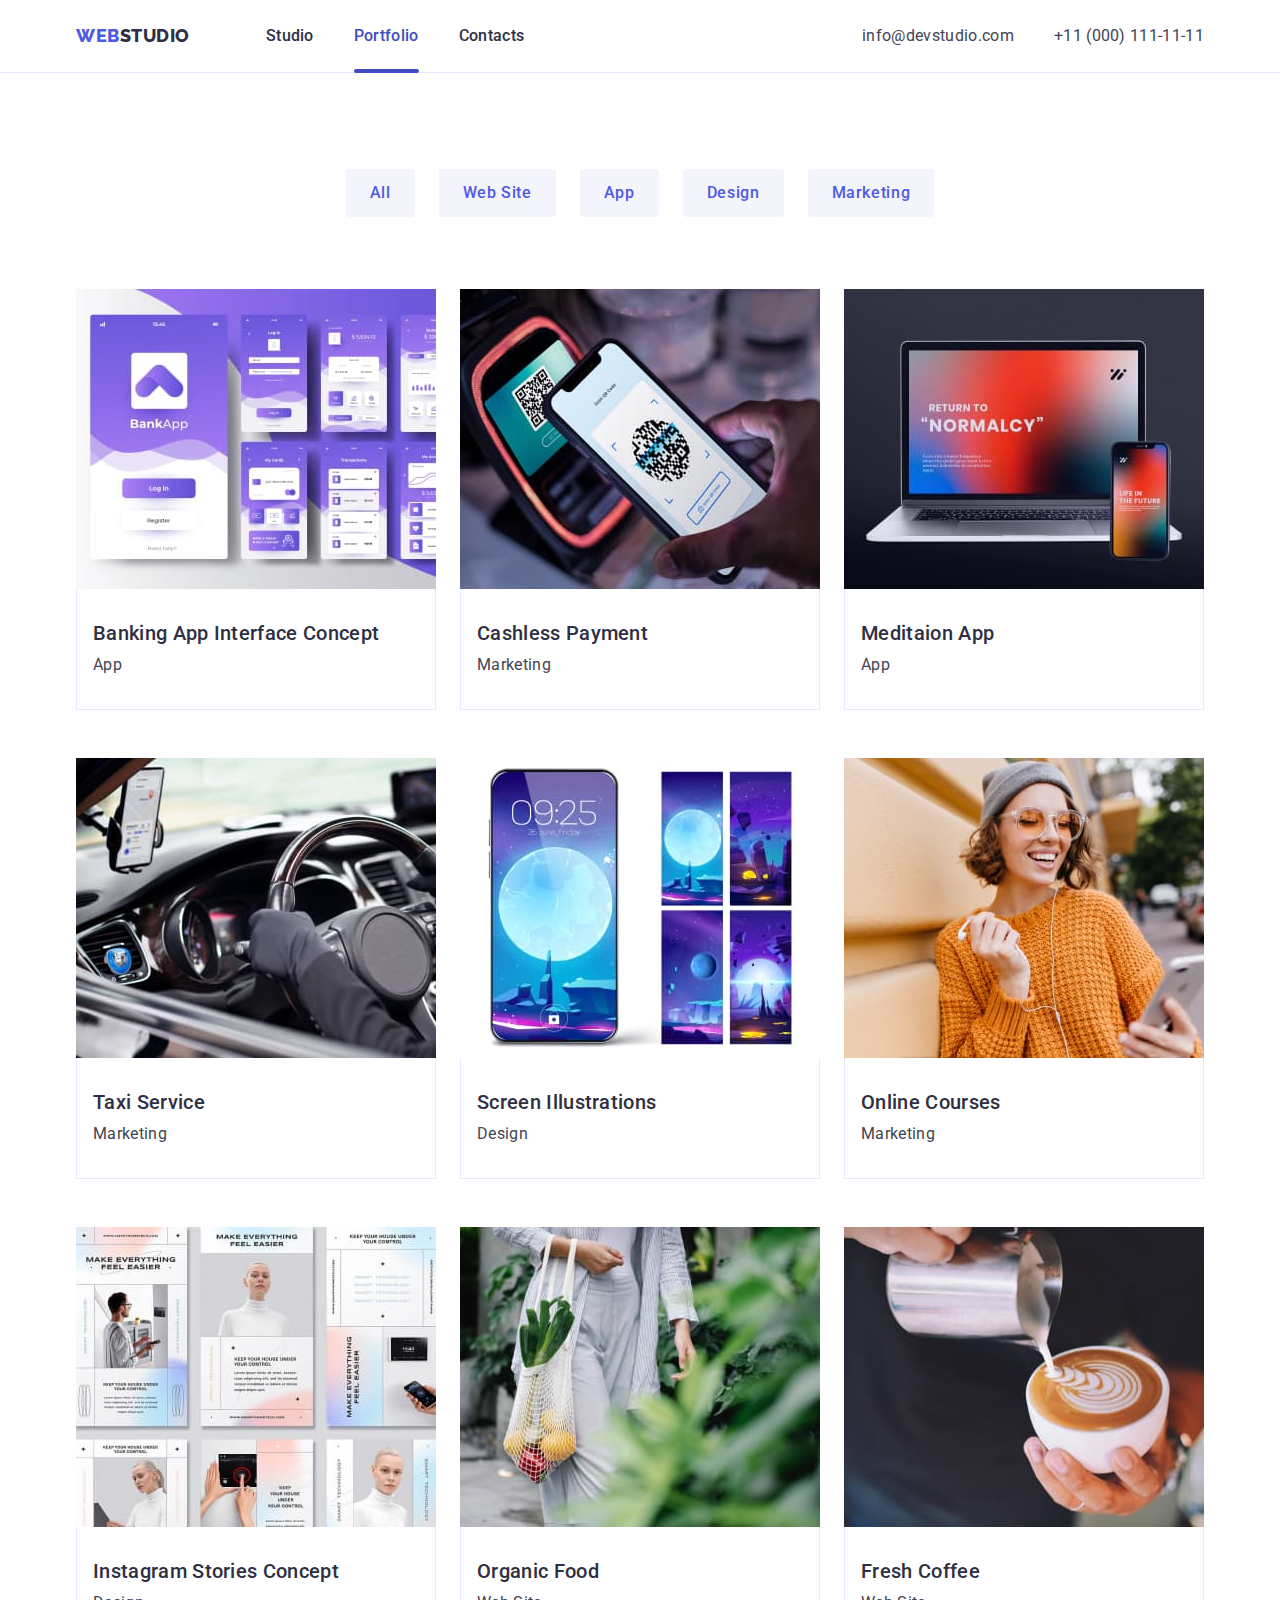
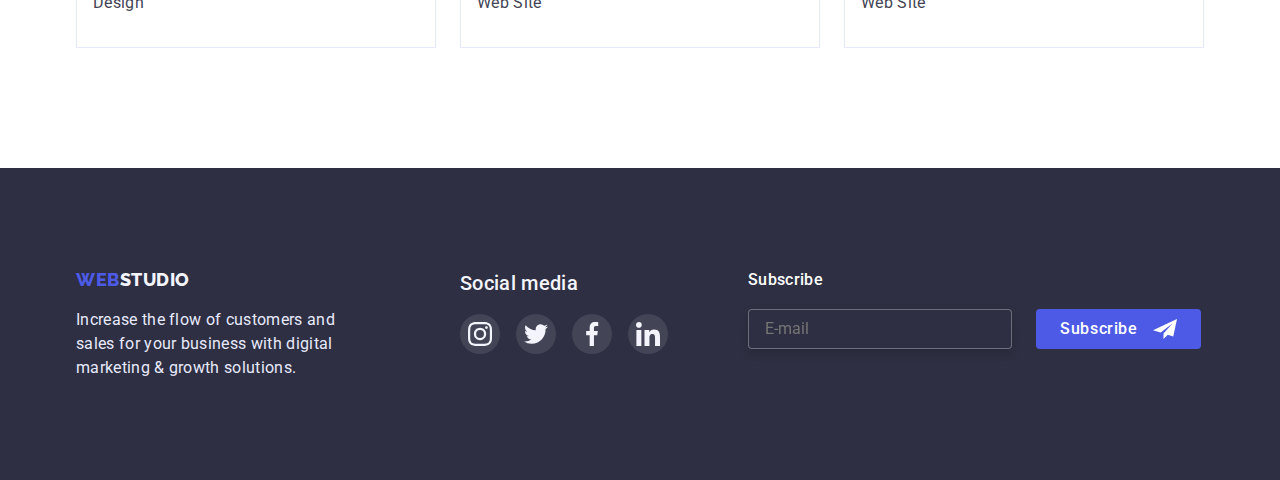
==== portfolio.html @ 54335d5e "Initial commit" ====
<!DOCTYPE html>
<html lang="en">
  <head>
    <meta charset="UTF-8" />
    <meta http-equiv="X-UA-Compatible" content="IE=edge" />
    <meta name="viewport" content="width=device-width, initial-scale=1.0" />
    <title>Portfolio</title>
    <link rel="preconnect" href="https://fonts.googleapis.com" />
    <link rel="preconnect" href="https://fonts.gstatic.com" crossorigin />
    <link
      href="https://fonts.googleapis.com/css2?family=Raleway:wght@800&family=Roboto:wght@400;500;700;900&display=swap"
      rel="stylesheet"
    />
    <link
      rel="stylesheet"
      href="https://cdnjs.cloudflare.com/ajax/libs/modern-normalize/1.1.0/modern-normalize.css"
      integrity="sha512-Y0MM+V6ymRKN2zStTqzQ227DWhhp4Mzdo6gnlRnuaNCbc+YN/ZH0sBCLTM4M0oSy9c9VKiCvd4Jk44aCLrNS5Q=="
      crossorigin="anonymous"
      referrerpolicy="no-referrer"
    />
    <link rel="stylesheet" href="./css/styles.css" />
  </head>
  <body>
    <!-- Header -->
    <header class="page-header">
      <div class="container header-container">
        <nav class="page-nav">
          <a class="logotype link" href="/">
            Web<span class="logo-dark">Studio</span></a
          >
          <ul class="menu list">
            <li class="menu-item">
              <a class="menu-link link" href="./index.html">Studio</a>
            </li>
            <li class="menu-item">
              <a class="menu-link link current" href="./portfolio.html"
                >Portfolio</a
              >
            </li>
            <li class="menu-item">
              <a class="menu-link link" href="">Contacts</a>
            </li>
          </ul>
        </nav>
        <address class="contact">
          <ul class="list contact-info">
            <li class="contact-email">
              <a class="contact-link link" href="mailto:info@devstudio.com"
                >info@devstudio.com
              </a>
            </li>
            <li class="contact-email">
              <a class="contact-link link" href="tel:+110001111111"
                >+11 (000) 111-11-11
              </a>
            </li>
          </ul>
        </address>
      </div>
    </header>
    <main>
      <!-- Portfolio -->
      <section class="portfolio section">
        <div class="container">
          <h1 class="hide">Gallery section-subtitle</h1>
          <ul class="list btn-list-gallery">
            <li class="list-btn">
              <button class="buttons buttons-gallery" type="button">All</button>
            </li>
            <li class="list-btn">
              <button class="buttons buttons-gallery" type="button">
                Web Site
              </button>
            </li>
            <li class="list-btn">
              <button class="buttons buttons-gallery" type="button">App</button>
            </li>
            <li class="list-btn">
              <button class="buttons buttons-gallery" type="button">
                Design
              </button>
            </li>
            <li class="list-btn">
              <button class="buttons buttons-gallery" type="button">
                Marketing
              </button>
            </li>
          </ul>
          <ul class="list gallery-container">
            <li class="portfolio-list">
              <a href="" class="gallery-link link">
                <div class="gallery-wrap">
                  <img
                    class="img-gallery"
                    src="./images/gallery/bank_app.jpg"
                    alt="bank app"
                    width="360"
                    height="300"
                  />
                  <p class="gallery-descr">
                    14 Stylish and User-Friendly App Design Concepts · Task
                    Manager App · Calorie Tracker App · Exotic Fruit Ecommerce
                    App · Cloud Storage App
                  </p>
                </div>
                <div class="gallery-sup-text">
                  <h2 class="gallery-title section-subtitle">
                    Banking App Interface Concept
                  </h2>
                  <p class="gallery-text section-description">App</p>
                </div></a
              >
            </li>
            <li class="portfolio-list">
              <a href="" class="gallery-link link">
                <div class="gallery-wrap">
                  <img
                    class="img-gallery"
                    src="./images/gallery/phone_on_terminal.jpg"
                    alt="bank app"
                    width="360"
                    height="300"
                  />
                  <p class="gallery-descr">
                    14 Stylish and User-Friendly App Design Concepts · Task
                    Manager App · Calorie Tracker App · Exotic Fruit Ecommerce
                    App · Cloud Storage App
                  </p>
                </div>
                <div class="gallery-sup-text">
                  <h2 class="gallery-title section-subtitle">
                    Cashless Payment
                  </h2>
                  <p class="gallery-text section-description">Marketing</p>
                </div></a
              >
            </li>
            <li class="portfolio-list">
              <a href="" class="gallery-link link">
                <div class="gallery-wrap">
                  <img
                    class="img-gallery"
                    src="./images/gallery/laptop.jpg"
                    alt="laptop and phone"
                    width="360"
                    height="300"
                  />
                  <p class="gallery-descr">
                    14 Stylish and User-Friendly App Design Concepts · Task
                    Manager App · Calorie Tracker App · Exotic Fruit Ecommerce
                    App · Cloud Storage App
                  </p>
                </div>
                <div class="gallery-sup-text">
                  <h2 class="gallery-title section-subtitle">Meditaion App</h2>
                  <p class="gallery-text section-description">App</p>
                </div></a
              >
            </li>
            <li class="portfolio-list">
              <a href="" class="gallery-link link">
                <div class="gallery-wrap">
                  <img
                    class="img-gallery"
                    src="./images/gallery/wheel.jpg"
                    alt="driver"
                    width="360"
                    height="300"
                  />
                  <p class="gallery-descr">
                    14 Stylish and User-Friendly App Design Concepts · Task
                    Manager App · Calorie Tracker App · Exotic Fruit Ecommerce
                    App · Cloud Storage App
                  </p>
                </div>
                <div class="gallery-sup-text">
                  <h2 class="gallery-title section-subtitle">Taxi Service</h2>
                  <p class="gallery-text section-description">Marketing</p>
                </div></a
              >
            </li>
            <li class="portfolio-list">
              <a href="" class="gallery-link link">
                <div class="gallery-wrap">
                  <img
                    class="img-gallery"
                    src="./images/gallery/smartphone.jpg"
                    alt="smartphone"
                    width="360"
                    height="300"
                  />
                  <p class="gallery-descr">
                    14 Stylish and User-Friendly App Design Concepts · Task
                    Manager App · Calorie Tracker App · Exotic Fruit Ecommerce
                    App · Cloud Storage App
                  </p>
                </div>
                <div class="gallery-sup-text">
                  <h2 class="gallery-title section-subtitle">
                    Screen Illustrations
                  </h2>
                  <p class="gallery-text section-description">Design</p>
                </div></a
              >
            </li>
            <li class="portfolio-list">
              <a href="" class="gallery-link link">
                <div class="gallery-wrap">
                  <img
                    class="img-gallery"
                    src="./images/gallery/lady.jpg"
                    alt="lady"
                    width="360"
                    height="300"
                  />
                  <p class="gallery-descr">
                    14 Stylish and User-Friendly App Design Concepts · Task
                    Manager App · Calorie Tracker App · Exotic Fruit Ecommerce
                    App · Cloud Storage App
                  </p>
                </div>
                <div class="gallery-sup-text">
                  <h2 class="gallery-title section-subtitle">Online Courses</h2>
                  <p class="gallery-text section-description">Marketing</p>
                </div></a
              >
            </li>
            <li class="portfolio-list">
              <a href="" class="gallery-link link">
                <div class="gallery-wrap">
                  <img
                    class="img-gallery"
                    src="./images/gallery/feel_easy.jpg"
                    alt="smart control"
                    width="360"
                    height="300"
                  />
                  <p class="gallery-descr">
                    14 Stylish and User-Friendly App Design Concepts · Task
                    Manager App · Calorie Tracker App · Exotic Fruit Ecommerce
                    App · Cloud Storage App
                  </p>
                </div>
                <div class="gallery-sup-text">
                  <h2 class="gallery-title section-subtitle">
                    Instagram Stories Concept
                  </h2>
                  <p class="gallery-text section-description">Design</p>
                </div></a
              >
            </li>
            <li class="portfolio-list">
              <a href="" class="gallery-link link">
                <div class="gallery-wrap">
                  <img
                    class="img-gallery"
                    src="./images/gallery/vegetables.jpg"
                    alt="organic vegetables"
                    width="360"
                    height="300"
                  />
                  <p class="gallery-descr">
                    14 Stylish and User-Friendly App Design Concepts · Task
                    Manager App · Calorie Tracker App · Exotic Fruit Ecommerce
                    App · Cloud Storage App
                  </p>
                </div>
                <div class="gallery-sup-text">
                  <h2 class="gallery-title section-subtitle">Organic Food</h2>
                  <p class="gallery-text section-description">Web Site</p>
                </div></a
              >
            </li>
            <li class="portfolio-list">
              <a href="" class="gallery-link link">
                <div class="gallery-wrap">
                  <img
                    class="img-gallery"
                    src="./images/gallery/coffe.jpg"
                    alt="a cup of coffe"
                    width="360"
                    height="300"
                  />
                  <p class="gallery-descr">
                    14 Stylish and User-Friendly App Design Concepts · Task
                    Manager App · Calorie Tracker App · Exotic Fruit Ecommerce
                    App · Cloud Storage App
                  </p>
                </div>
                <div class="gallery-sup-text">
                  <h2 class="gallery-title section-subtitle">Fresh Coffee</h2>
                  <p class="gallery-text section-description">Web Site</p>
                </div></a
              >
            </li>
          </ul>
        </div>
      </section>
    </main>
    <!-- Footer -->
    <footer class="footer">
      <div class="container footer-pos">
        <div class="footer-left">
          <a class="logotype link" href="/"
            >Web<span class="logo-white">Studio</span></a
          >
          <p class="footer-text">
            Increase the flow of customers and sales for your business with
            digital marketing & growth solutions.
          </p>
        </div>
        <div class="footer-right">
          <h2 class="soc-media-subtitle">Social media</h2>
          <ul class="soc-media-list list">
            <li class="soc-media-item">
              <a href="" class="soc-media-link link"
                ><svg class="soc-media-icon" widht="24" height="24">
                  <use href="./images/icons.svg#icon-instagram"></use></svg
              ></a>
            </li>
            <li class="soc-media-item">
              <a href="" class="soc-media-link link"
                ><svg class="soc-media-icon" widht="24" height="24">
                  <use href="./images/icons.svg#icon-twitter"></use></svg
              ></a>
            </li>
            <li class="soc-media-item">
              <a href="" class="soc-media-link link"
                ><svg class="soc-media-icon" widht="24" height="24">
                  <use href="./images/icons.svg#icon-facebook"></use></svg
              ></a>
            </li>
            <li class="soc-media-item">
              <a href="" class="soc-media-link link"
                ><svg class="soc-media-icon" widht="24" height="24">
                  <use href="./images/icons.svg#icon-linkedin"></use></svg
              ></a>
            </li>
          </ul>
        </div>
        <form class="footer-form">
          <label for="subscribe-soc-media" class="footer-form-label"
            >Subscribe</label
          ><span class="footer-form-wrapper"
            ><input
              id="subscribe-soc-media"
              type="email"
              name="user_email"
              class="footer-form-input"
              minlength="5"
              placeholder="E-mail"
            />
            <div class="footer-position-wrapper">
              <button type="submit" class="footer-form-button">Subscribe</button
              ><svg class="footer-form-icon" width="24" height="24">
                <use href="./images/icons.svg#icon-telegram"></use>
              </svg>
            </div>
          </span>
        </form>
      </div>
    </footer>
  </body>
</html>
---- css/styles.css ----
:root {
  --brand-color-dark: #2e2f42;
  --brand-color-white: #f4f4fd;
  --brand-color-logo: #4d5ae5;
  --hover-color-link: #404bbf;
  --sub-text-label: #8e8f99;
  --hero-grad: linear-gradient(rgba(46, 47, 66, 0.7), rgba(46, 47, 66, 0.7));
  --delay-hover: 250ms cubic-bezier(0.4, 0, 0.2, 1);
}

body {
  font-family: "Roboto", sans-serif;
  font-size: 16px;
  letter-spacing: 0.02em;
}

.link {
  text-decoration: none;
}

.list {
  list-style: none;
}

.hide {
  position: absolute;
  width: 1px;
  height: 1px;
  margin: -1px;
  border: 0;
  padding: 0;
  white-space: nowrap;
  clip-path: inset(100%);
  clip: rect(0 0 0 0);
  overflow: hidden;
}

h1,
h2,
h3,
h4,
h5,
h6,
p {
  margin: 0;
}

ul {
  margin: 0;
  padding-left: 0;
}

button {
  cursor: pointer;
}

img {
  display: block;
}

.container {
  width: 1158px;
  padding: 0 15px;
  margin: 0 auto;
}

.section {
  padding-top: 120px;
  padding-bottom: 120px;
}

.section-subtitle {
  font-weight: 500;
  font-size: 20px;
  line-height: 1.2;
  color: var(--brand-color-dark);
}

.section-description {
  line-height: 1.5;
  color: #434455;
}

.section-title {
  font-size: 36px;
  line-height: 1.11;
  text-align: center;
  text-transform: capitalize;
  color: var(--brand-color-dark);
}

/* =======HEADER========*/
.page-header {
  padding-top: 24px;
  padding-bottom: 24px;
  border-bottom: 1px solid #e7e9fc;
}

.logotype {
  font-family: "Raleway", sans-serif;
  font-weight: 800;
  font-size: 18px;
  line-height: 1.33;
  letter-spacing: 0.03em;
  text-transform: uppercase;
  color: var(--brand-color-logo);
  margin-right: 76px;
}

.page-nav {
  display: flex;
  align-items: center;
}

.header-container {
  display: flex;
  align-items: center;
}

.contact {
  margin-left: auto;
}

.contact-info {
  display: flex;
  gap: 40px;
}

.menu {
  display: flex;
  gap: 40px;
}

.logo-dark {
  color: var(--brand-color-dark);
}

.menu-link {
  font-weight: 500;
  line-height: 1.5;
  color: var(--brand-color-dark);
  margin-bottom: 28px;
  transition: color var(--delay-hover);
}
.menu-link:hover,
.menu-link:focus {
  color: var(--hover-color-link);
}

.current {
  color: var(--hover-color-link);
  position: relative;
  padding-bottom: 27px;
}

.current::after {
  position: absolute;
  left: 0;
  bottom: -1px;
  content: "";
  width: 100%;
  height: 4px;
  border-radius: 2px;
  background-color: var(--hover-color-link);
}

.contact-link {
  font-style: normal;
  line-height: 1.5;
  color: #434455;
  transition: color var(--delay-hover);
}

.contact-link:hover,
.contact-link:focus {
  color: var(--brand-color-logo);
}

.buttons {
  font-weight: 500;
  line-height: 1.5;
  letter-spacing: 0.04em;
  color: var(--brand-color-logo);
  background-color: #f4f4fd;
  padding: 12px 24px;
}

/* =========HERO======== */
.hero {
  background-color: var(--brand-color-dark);
  background-image: var(--hero-grad), url(../images/people_in_the_office.jpg);
  padding-top: 188px;
  padding-bottom: 188px;
  margin: 0 auto;
  max-width: 1440px;
  background-repeat: no-repeat;
  background-size: cover;
}

.hero-title {
  font-weight: 700;
  font-size: 56px;
  line-height: 1.07;
  text-align: center;
  color: #ffff;
  margin-bottom: 48px;
  max-width: 494px;
  margin-right: auto;
  margin-left: auto;
}

.hero-btn {
  font-weight: 500;
  line-height: 1.19;
  letter-spacing: 0.04em;
  color: #ffff;
  background-color: var(--brand-color-logo);
  margin: 0 auto;
  display: block;
  border-radius: 4px;
  min-width: 169px;
  height: 56px;
  border: none;
  transition: background-color var(--delay-hover);
}

.hero-btn:is(:hover, :focus) {
  background-color: var(--hover-color-link);
}

/* =========BENEFITS======== */
.benefits-list {
  display: flex;
  gap: 24px;
}
.benefits-title {
  margin-bottom: 8px;
}

.benefits-text {
  max-width: 264px;
}

.benefits {
  padding-bottom: 0;
}

.benefits-wrap {
  display: flex;
  margin: 0 auto;
  width: 264px;
  height: 112px;
  background-color: var(--brand-color-white);
  border-radius: 4px;
  justify-content: center;
  align-items: center;
  margin-bottom: 8px;
}

/* =========OUR WORK======== */
.work-list {
  display: flex;
  gap: 24px;
}

.work-title {
  margin-bottom: 72px;
}
/* =========TEAM======== */
.section-team {
  background-color: var(--brand-color-white);
}

.team-section {
  margin-bottom: 72px;
}
.employees {
  padding-top: 32px;
  padding-bottom: 32px;
  background-color: #ffff;
  text-align: center;
  border-radius: 0px 0px 4px 4px;
  box-shadow: 0px 1px 6px rgba(46, 47, 66, 0.08),
    0px 1px 1px rgba(46, 47, 66, 0.16), 0px 2px 1px rgba(46, 47, 66, 0.08);
}

.team-headline {
  margin-bottom: 8px;
}

.team-list {
  display: flex;
  gap: 24px;
}

.team-text {
  margin-bottom: 8px;
}

.team-soc-list {
  display: flex;
  justify-content: center;
  gap: 24px;
}

.team-soc-link {
  width: 40px;
  height: 40px;
  border-radius: 50%;
  display: flex;
  align-items: center;
  justify-content: center;
  background-color: var(--brand-color-logo);
  transition: background-color var(--delay-hover);
}

.team-soc-link:is(:hover, :focus) {
  background-color: var(--hover-color-link);
}

/* =========PORTFOLIO======== */
.portfolio {
  padding-top: 96px;
}

.buttons-gallery {
  border-radius: 4px;
  height: 48px;
  border: none;
  transition: background-color var(--delay-hover), color var(--delay-hover),
    box-shadow var(--delay-hover);
}

.buttons-gallery:is(:hover, :focus) {
  color: #ffff;
  background-color: var(--brand-color-logo);
  box-shadow: 0px 3px 1px rgba(0, 0, 0, 0.1), 0px 2px 1px rgba(0, 0, 0, 0.08),
    0px 2px 2px rgba(0, 0, 0, 0.12);
}

.btn-list-gallery {
  display: flex;
  gap: 24px;
  justify-content: center;
  margin-bottom: 72px;
}

.gallery-sup-text {
  padding-top: 32px;
  padding-bottom: 32px;
  padding-left: 16px;
  border: 1px solid #e7e9fc;
  border-top: 0;
}

.gallery-title {
  margin-bottom: 8px;
}

.gallery-container {
  display: flex;
  flex-wrap: wrap;
  column-gap: 24px;
  row-gap: 48px;
}
.portfolio-list {
  transition: box-shadow var(--delay-hover);
}

.portfolio-list:is(:hover, :focus) {
  box-shadow: 0px 3px 1px rgba(0, 0, 0, 0.1), 0px 2px 1px rgba(0, 0, 0, 0.08),
    0px 2px 2px rgba(0, 0, 0, 0.12);
}

.gallery-link:hover .gallery-descr,
.gallery-link:focus .gallery-descr {
  transform: translateY(0%);
}

.gallery-wrap {
  position: relative;
  overflow: hidden;
}

.gallery-descr {
  font-size: 16px;
  line-height: 1.5;
  color: var(--brand-color-white);
  position: absolute;
  top: 0;
  background-color: var(--brand-color-logo);
  padding: 40px 32px;
  height: 100%;
  transform: translateY(100%);
  transition: transform var(--delay-hover);
}

/* =========CUSTOMERS===== */
.customers-title {
  font-size: 36px;
  line-height: 1.11;
  text-align: center;
  text-transform: capitalize;
  margin-bottom: 72px;
}

.customers-list {
  display: flex;
  gap: 24px;
}

.customers-link {
  width: 168px;
  height: 88px;
  border: 1px solid #8e8f99;
  border-radius: 4px;
  display: flex;
  justify-content: center;
  align-items: center;
  transition: border-color var(--delay-hover);
}

.customers-icon {
  fill: #afb1b8;
  transition: fill var(--delay-hover);
}

.customers-link:is(:focus, :hover) {
  border-color: var(--hover-color-link);
}

.customers-link:is(:focus, :hover) .customers-icon {
  fill: var(--hover-color-link);
}
/* =========FOOTER======== */
.footer {
  padding-top: 100px;
  padding-bottom: 100px;
  background-color: var(--brand-color-dark);
}
.footer .logotype {
  margin-right: 0;
}
.footer-logotype {
  padding-right: 0;
}

.footer-text {
  line-height: 1.5;
  color: #e7e9fc;
  max-width: 264px;
  margin-top: 16px;
}

.logo-white {
  color: var(--brand-color-white);
}

.soc-media-subtitle {
  font-weight: 500;
  font-size: 20px;
  line-height: 1.5;
  color: var(--brand-color-white);
  margin-bottom: 16px;
}

.footer-pos {
  display: flex;
}
.soc-media-list {
  display: flex;
  gap: 16px;
}

.soc-media-link {
  width: 40px;
  height: 40px;
  border-radius: 50%;
  display: flex;
  align-items: center;
  justify-content: center;
  background-color: rgba(255, 255, 255, 0.1);
  transition: background-color var(--delay-hover);
}

.soc-media-link:is(:hover, :focus) {
  background-color: #31d0aa;
}

.footer-right {
  margin-left: 120px;
}

.footer-form {
  margin-left: 80px;
  display: block;
}

.footer-form-label {
  display: block;
  font-weight: 500;
  font-size: 16px;
  line-height: 1.55;
  color: #ffffff;
  margin-bottom: 16px;
}

.footer-form-input {
  background-color: #2e2f42;
  border: 1px solid rgba(255, 255, 255, 0.3);
  filter: drop-shadow(0px 4px 4px rgba(0, 0, 0, 0.15));
  border-radius: 4px;
  width: 264px;
  height: 40px;
  padding-left: 16px;
  color: #ffff;
  display: block;
}

.footer-form-wrapper {
  display: flex;
}

.footer-form-button {
  font-weight: 500;
  font-size: 16px;
  line-height: 1.5;
  text-align: left;
  letter-spacing: 0.04em;
  color: #ffffff;
  background-color: var(--brand-color-logo);
  border-radius: 4px;
  min-width: 165px;
  height: 40px;
  margin-left: 24px;
  border: none;
  padding: 8px 24px;
  transition: background-color var(--delay-hover);
}

.footer-form-button:hover,
.footer-form-button:focus {
  background-color: var(--hover-color-link);
}

.footer-position-wrapper {
  position: relative;
}

.footer-form-icon {
  position: absolute;
  right: 24px;
  top: 50%;
  transform: translateY(-50%);
}

/* ========BACKDROP============ */

.backdrop {
  position: fixed;
  top: 0;
  width: 100%;
  height: 100%;
  background-color: rgba(46, 47, 66, 0.4);
  transition: opacity var(--delay-hover), visibility var(--delay-hover);
}

.is-hidden {
  opacity: 0;
  visibility: hidden;
  pointer-events: none;
}

.modal {
  position: absolute;
  top: 50%;
  left: 50%;
  transform: translate(-50%, -50%);
  width: 408px;
  min-height: 576px;
  background-color: #fcfcfc;
  box-shadow: 0px 1px 1px rgba(0, 0, 0, 0.14), 0px 1px 3px rgba(0, 0, 0, 0.12),
    0px 2px 1px rgba(0, 0, 0, 0.2);
  border-radius: 4px;
  padding: 72px 24px 24px;
}

.modal-close {
  position: absolute;
  top: 24px;
  right: 24px;
  width: 24px;
  height: 24px;
  border-radius: 50%;
  border: 1px solid rgba(0, 0, 0, 0.1);
  background-color: #e7e9fc;
  align-items: center;
  display: flex;
  justify-content: center;
}

.modal-close:is(:focus, :hover) {
  background-color: var(--brand-color-logo);
}

.modal-close:is(:focus, :hover) .backdrop-close-icon {
  fill: #ffff;
}

.backdrop-close-icon {
  transition: fill var(--delay-hover);
}

.modal-title {
  font-weight: 500;
  line-height: 1.5;
  text-align: center;
  color: var(--brand-color-dark);
  margin-bottom: 14px;
}

.modal-form-desc {
  display: block;
  font-weight: 400;
  font-size: 12px;
  line-height: 1.33;
  letter-spacing: 0.04em;
  color: var(--sub-text-label);
  margin-bottom: 4px;
}

.modal-sub-label {
  display: block;
  margin-bottom: 8px;
}

.modal-form-input-wrapper {
  position: relative;
}

.modal-form-input {
  display: block;
  width: 100%;
  height: 40px;
  border: 1px solid rgba(33, 33, 33, 0.2);
  border-radius: 4px;
  padding-left: 38px;
  color: #000000;
  font-size: 18px;

  transition: border-color var(--delay-hover);
}

.modal-form-input:focus {
  outline: none;
  border-color: var(--brand-color-logo);
}

.modal-form-input:focus + .modal-form-icon {
  fill: var(--brand-color-logo);
}

.modal-form-icon {
  position: absolute;
  left: 16px;
  top: 50%;
  transform: translateY(-50%);
  transition: fill var(--delay-hover);
}

.modal-form-message {
  display: block;
  width: 100%;
  height: 120px;
  resize: none;
  padding: 8px 16px;
  font-size: 12px;
  line-height: 1.33;
  color: #000000;
  border: 1px solid rgba(33, 33, 33, 0.2);
  border-radius: 4px;
  transition: border-color var(--delay-hover);
}

.modal-sub-label-margin {
  display: block;
  margin-bottom: 16px;
}

.modal-form-message:focus {
  outline: none;
  border-color: var(--brand-color-logo);
}

.modal-form-check-descr span {
  display: flex;
  align-items: center;
  justify-content: center;
  width: 16px;
  height: 16px;
  border: 1.25px solid var(--brand-color-dark);
  border-radius: 2px;
  cursor: pointer;
  margin-right: 8px;
  transition: background-color var(--delay-hover);
}

.modal-form-check:checked + .modal-form-check-descr span {
  background-color: var(--brand-color-logo);
  border: none;
}

.modal-form-check-descr {
  display: flex;
  font-weight: 400;
  font-size: 12px;
  line-height: 1.33;
  letter-spacing: 0.04em;
  color: #757575;
  align-items: center;
  margin-bottom: 24px;
}

.modal-form-submit {
  min-width: 169px;
  height: 56px;
  background: var(--brand-color-logo);
  box-shadow: 0px 4px 4px rgba(0, 0, 0, 0.15);
  border-radius: 4px;
  color: #ffff;
  border: none;
  margin: 0 auto;
  display: block;
  margin-bottom: 24px;
  transition: background-color var(--delay-hover);
}

.modal-form-submit:is(:hover, :focus) {
  background-color: var(--hover-color-link);
}
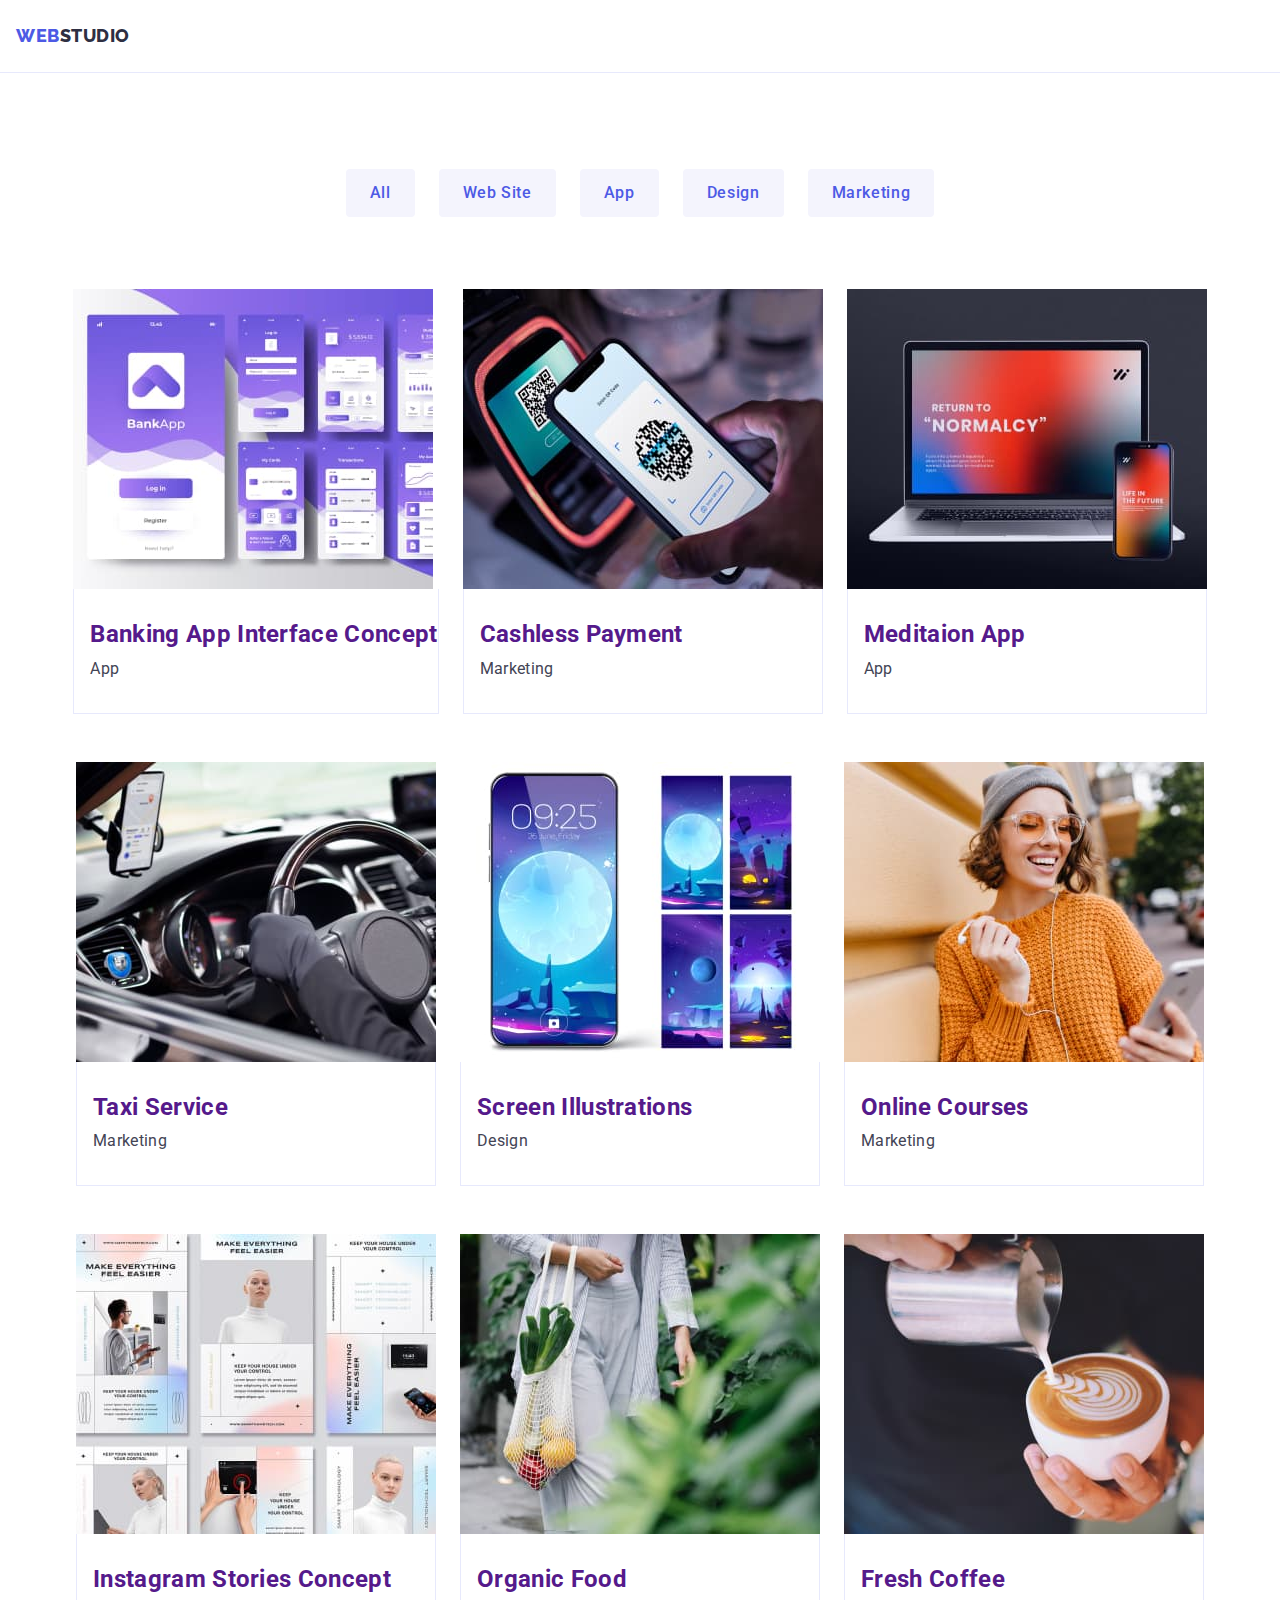
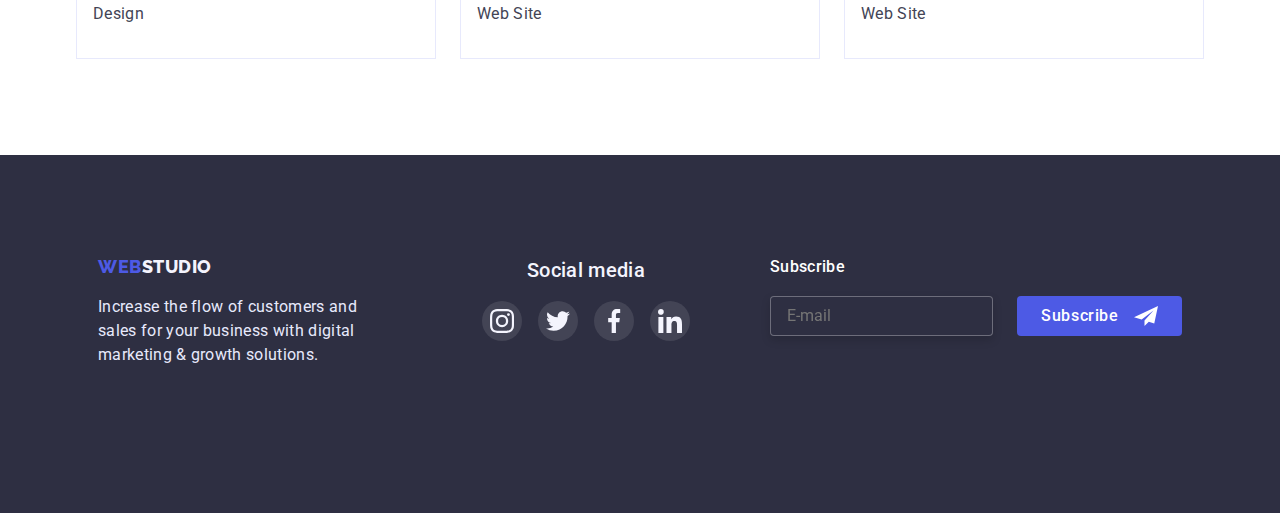
==== commit fdea1b0c: "fix last problem" ====
--- a/portfolio.html
+++ b/portfolio.html
@@ -298,50 +298,50 @@
       </section>
     </main>
     <!-- Footer -->
-    <footer class="footer">
-      <div class="container footer-pos">
-        <div class="footer-left">
-          <a class="logotype link" href="/"
+    <footer class="footer foot-cont">
+      <div class="footer-pos container portf-foot">
+        <div class="footer-left portf-left">
+          <a class="logotype link portf-logo" href="/"
             >Web<span class="logo-white">Studio</span></a
           >
-          <p class="footer-text">
+          <p class="footer-text portf-text">
             Increase the flow of customers and sales for your business with
             digital marketing & growth solutions.
           </p>
         </div>
-        <div class="footer-right">
+        <div class="footer-right portf-right">
           <h2 class="soc-media-subtitle">Social media</h2>
           <ul class="soc-media-list list">
             <li class="soc-media-item">
               <a href="" class="soc-media-link link"
-                ><svg class="soc-media-icon" widht="24" height="24">
+                ><svg class="soc-media-icon" width="24" height="24">
                   <use href="./images/icons.svg#icon-instagram"></use></svg
               ></a>
             </li>
             <li class="soc-media-item">
               <a href="" class="soc-media-link link"
-                ><svg class="soc-media-icon" widht="24" height="24">
+                ><svg class="soc-media-icon" width="24" height="24">
                   <use href="./images/icons.svg#icon-twitter"></use></svg
               ></a>
             </li>
             <li class="soc-media-item">
               <a href="" class="soc-media-link link"
-                ><svg class="soc-media-icon" widht="24" height="24">
+                ><svg class="soc-media-icon" width="24" height="24">
                   <use href="./images/icons.svg#icon-facebook"></use></svg
               ></a>
             </li>
             <li class="soc-media-item">
               <a href="" class="soc-media-link link"
-                ><svg class="soc-media-icon" widht="24" height="24">
+                ><svg class="soc-media-icon" width="24" height="24">
                   <use href="./images/icons.svg#icon-linkedin"></use></svg
               ></a>
             </li>
           </ul>
         </div>
-        <form class="footer-form">
-          <label for="subscribe-soc-media" class="footer-form-label"
+        <form class="footer-form portf-foot">
+          <label for="subscribe-soc-media" class="footer-form-label potf-label"
             >Subscribe</label
-          ><span class="footer-form-wrapper"
+          ><span class="footer-form-wrapper portf-wrap"
             ><input
               id="subscribe-soc-media"
               type="email"
@@ -351,10 +351,11 @@
               placeholder="E-mail"
             />
             <div class="footer-position-wrapper">
-              <button type="submit" class="footer-form-button">Subscribe</button
-              ><svg class="footer-form-icon" width="24" height="24">
-                <use href="./images/icons.svg#icon-telegram"></use>
-              </svg>
+              <button type="submit" class="footer-form-button foot-sub">
+                Subscribe<svg class="footer-form-icon" width="24" height="24">
+                  <use href="./images/icons.svg#icon-telegram"></use>
+                </svg>
+              </button>
             </div>
           </span>
         </form>
--- a/css/styles.css
+++ b/css/styles.css
@@ -4,6 +4,7 @@
   --brand-color-logo: #4d5ae5;
   --hover-color-link: #404bbf;
   --sub-text-label: #8e8f99;
+  --text-description: #434455;
   --hero-grad: linear-gradient(rgba(46, 47, 66, 0.7), rgba(46, 47, 66, 0.7));
   --delay-hover: 250ms cubic-bezier(0.4, 0, 0.2, 1);
 }
@@ -56,29 +57,23 @@
 
 img {
   display: block;
+  max-width: 100%;
+  height: auto;
 }
 
 .container {
-  width: 1158px;
-  padding: 0 15px;
+  padding: 0 16px;
   margin: 0 auto;
 }
 
 .section {
-  padding-top: 120px;
-  padding-bottom: 120px;
-}
-
-.section-subtitle {
-  font-weight: 500;
-  font-size: 20px;
-  line-height: 1.2;
-  color: var(--brand-color-dark);
+  padding-top: 96px;
+  padding-bottom: 96px;
 }
 
 .section-description {
   line-height: 1.5;
-  color: #434455;
+  color: var(--text-description);
 }
 
 .section-title {
@@ -89,7 +84,19 @@
   color: var(--brand-color-dark);
 }
 
+.buttons {
+  font-weight: 500;
+  line-height: 1.5;
+  letter-spacing: 0.04em;
+  color: var(--brand-color-logo);
+  background-color: #f4f4fd;
+  padding: 12px 24px;
+}
+
 /* =======HEADER========*/
+.header-container {
+  width: 100%;
+}
 .page-header {
   padding-top: 24px;
   padding-bottom: 24px;
@@ -104,12 +111,10 @@
   letter-spacing: 0.03em;
   text-transform: uppercase;
   color: var(--brand-color-logo);
-  margin-right: 76px;
 }
 
 .page-nav {
-  display: flex;
-  align-items: center;
+  display: block;
 }
 
 .header-container {
@@ -122,17 +127,22 @@
 }
 
 .contact-info {
-  display: flex;
-  gap: 40px;
+  display: none;
 }
 
 .menu {
-  display: flex;
-  gap: 40px;
+  display: none;
 }
 
 .logo-dark {
   color: var(--brand-color-dark);
+}
+
+.menu-open-mob {
+  margin-left: auto;
+  background-color: transparent;
+  border: none;
+  padding: 0;
 }
 
 .menu-link {
@@ -147,23 +157,6 @@
   color: var(--hover-color-link);
 }
 
-.current {
-  color: var(--hover-color-link);
-  position: relative;
-  padding-bottom: 27px;
-}
-
-.current::after {
-  position: absolute;
-  left: 0;
-  bottom: -1px;
-  content: "";
-  width: 100%;
-  height: 4px;
-  border-radius: 2px;
-  background-color: var(--hover-color-link);
-}
-
 .contact-link {
   font-style: normal;
   line-height: 1.5;
@@ -176,37 +169,124 @@
   color: var(--brand-color-logo);
 }
 
-.buttons {
+.mobile-menu-container {
+  position: relative;
+  display: flex;
+  flex-direction: column;
+  justify-content: space-between;
+  height: 100%;
+  padding: 80px 40px 40px;
+}
+
+.mobile-menu {
+  position: fixed;
+  z-index: 1000;
+  width: 100%;
+  height: 100%;
+  top: 0;
+  left: 0;
+  background-color: #ffff;
+  transition: opacity var(--delay-hover), visibility var(--delay-hover);
+  opacity: 0;
+  visibility: hidden;
+  pointer-events: none;
+}
+
+.mobile-menu-close-btn {
+  position: absolute;
+  top: 27px;
+  right: 19px;
+  width: 24px;
+  height: 24px;
+  border-radius: 50%;
+  border: 1px solid rgba(0, 0, 0, 0.1);
+  background-color: #e7e9fc;
+  align-items: center;
+  display: flex;
+  justify-content: center;
+}
+
+.mobile-menu-link {
+  font-weight: 700;
+  font-size: 36px;
+  line-height: 1.11;
+  text-transform: capitalize;
+  color: var(--brand-color-dark);
+  transition: color(--delay-hover);
+}
+
+.current-mob {
+  color: var(--hover-color-link);
+}
+
+.mobile-menu-link:focus {
+  color: var(--brand-color-logo);
+}
+
+.mobile-menu-item:not(:last-child) {
+  margin-bottom: 40px;
+}
+
+.mobile-menu-soc-link {
+  font-weight: 600;
+  font-size: 36px;
+  line-height: 1.11;
+  text-transform: capitalize;
+  color: var(--brand-color-logo);
+  margin-bottom: 40px;
+}
+
+.mobile-menu-soc-link-mail {
   font-weight: 500;
-  line-height: 1.5;
-  letter-spacing: 0.04em;
-  color: var(--brand-color-logo);
-  background-color: #f4f4fd;
-  padding: 12px 24px;
+  font-size: 20px;
+  line-height: 1.2;
+  text-transform: none;
+  color: var(--text-description);
+  margin-bottom: 48px;
+}
+
+.team-soc-list-mobile {
+  display: flex;
+
+  gap: 56px;
+  justify-content: start;
+}
+.mobile-menu.is-open {
+  opacity: 1;
+  visibility: visible;
+  pointer-events: initial;
 }
 
 /* =========HERO======== */
 .hero {
   background-color: var(--brand-color-dark);
-  background-image: var(--hero-grad), url(../images/people_in_the_office.jpg);
-  padding-top: 188px;
-  padding-bottom: 188px;
+  background-image: var(--hero-grad), url(../images/hero/hero_mobile_1x.jpg);
+  padding-top: 112px;
+  padding-bottom: 112px;
   margin: 0 auto;
-  max-width: 1440px;
+
   background-repeat: no-repeat;
   background-size: cover;
 }
+@media (min-device-pixel-ratio: 2),
+  (min-resolution: 192dpi),
+  (min-resolution: 2dppx) {
+  .hero {
+    background-image: var(--hero-grad), url(../images/hero/hero_mobile_2x.jpg);
+  }
+}
 
 .hero-title {
-  font-weight: 700;
-  font-size: 56px;
-  line-height: 1.07;
+  font-size: 36px;
+  line-height: 1.11;
+  max-width: 320px;
   text-align: center;
+  letter-spacing: 0.02em;
+  text-transform: capitalize;
   color: #ffff;
-  margin-bottom: 48px;
-  max-width: 494px;
   margin-right: auto;
   margin-left: auto;
+  margin-bottom: 72px;
 }
 
 .hero-btn {
@@ -229,44 +309,31 @@
 }
 
 /* =========BENEFITS======== */
-.benefits-list {
-  display: flex;
-  gap: 24px;
-}
+
 .benefits-title {
+  font-size: 36px;
+  line-height: 1.11;
+  text-align: center;
+  text-transform: capitalize;
+  color: var(--brand-color-dark);
   margin-bottom: 8px;
 }
 
-.benefits-text {
-  max-width: 264px;
-}
-
-.benefits {
-  padding-bottom: 0;
-}
-
 .benefits-wrap {
-  display: flex;
-  margin: 0 auto;
-  width: 264px;
-  height: 112px;
-  background-color: var(--brand-color-white);
-  border-radius: 4px;
-  justify-content: center;
-  align-items: center;
-  margin-bottom: 8px;
-}
-
-/* =========OUR WORK======== */
-.work-list {
-  display: flex;
-  gap: 24px;
-}
-
-.work-title {
-  margin-bottom: 72px;
-}
+  display: none;
+}
+.work-section {
+  display: none;
+}
+
 /* =========TEAM======== */
+.team-section {
+  font-size: 36px;
+  line-height: 1.11;
+  text-align: center;
+  text-transform: capitalize;
+  color: var(--brand-color-dark);
+}
 .section-team {
   background-color: var(--brand-color-white);
 }
@@ -290,7 +357,9 @@
 
 .team-list {
   display: flex;
-  gap: 24px;
+  flex-direction: column;
+  align-items: center;
+  gap: 72px;
 }
 
 .team-text {
@@ -301,6 +370,10 @@
   display: flex;
   justify-content: center;
   gap: 24px;
+}
+
+.team-item {
+  width: 264px;
 }
 
 .team-soc-link {
@@ -358,6 +431,7 @@
 }
 
 .gallery-container {
+  justify-content: center;
   display: flex;
   flex-wrap: wrap;
   column-gap: 24px;
@@ -406,11 +480,13 @@
 
 .customers-list {
   display: flex;
-  gap: 24px;
+  flex-wrap: wrap;
+  gap: 72px 16px;
+  justify-content: center;
 }
 
 .customers-link {
-  width: 168px;
+  width: 100%;
   height: 88px;
   border: 1px solid #8e8f99;
   border-radius: 4px;
@@ -425,6 +501,10 @@
   transition: fill var(--delay-hover);
 }
 
+.customers-item {
+  width: calc((100% - 16px) / 2);
+}
+
 .customers-link:is(:focus, :hover) {
   border-color: var(--hover-color-link);
 }
@@ -434,22 +514,33 @@
 }
 /* =========FOOTER======== */
 .footer {
-  padding-top: 100px;
-  padding-bottom: 100px;
+  padding-top: 120px;
+  padding-bottom: 120px;
+
   background-color: var(--brand-color-dark);
 }
+
 .footer .logotype {
   margin-right: 0;
 }
 .footer-logotype {
   padding-right: 0;
+}
+.footer-left > .logotype {
+  display: flex;
+  justify-content: center;
+  margin-bottom: 16px;
+}
+
+.footer-left {
+  margin: 0 auto 72px;
 }
 
 .footer-text {
   line-height: 1.5;
   color: #e7e9fc;
   max-width: 264px;
-  margin-top: 16px;
+  margin: 0 auto;
 }
 
 .logo-white {
@@ -457,6 +548,8 @@
 }
 
 .soc-media-subtitle {
+  display: flex;
+  justify-content: center;
   font-weight: 500;
   font-size: 20px;
   line-height: 1.5;
@@ -464,11 +557,13 @@
   margin-bottom: 16px;
 }
 
-.footer-pos {
-  display: flex;
-}
+.footer-right {
+  margin-bottom: 72px;
+}
+
 .soc-media-list {
   display: flex;
+  justify-content: center;
   gap: 16px;
 }
 
@@ -487,17 +582,9 @@
   background-color: #31d0aa;
 }
 
-.footer-right {
-  margin-left: 120px;
-}
-
-.footer-form {
-  margin-left: 80px;
-  display: block;
-}
-
 .footer-form-label {
-  display: block;
+  display: flex;
+  justify-content: center;
   font-weight: 500;
   font-size: 16px;
   line-height: 1.55;
@@ -510,18 +597,19 @@
   border: 1px solid rgba(255, 255, 255, 0.3);
   filter: drop-shadow(0px 4px 4px rgba(0, 0, 0, 0.15));
   border-radius: 4px;
-  width: 264px;
+  width: 100%;
+  max-width: 398px;
   height: 40px;
   padding-left: 16px;
   color: #ffff;
   display: block;
-}
-
-.footer-form-wrapper {
-  display: flex;
+  margin: 0 auto 16px;
 }
 
 .footer-form-button {
+  position: relative;
+  margin: 0 auto;
+  display: block;
   font-weight: 500;
   font-size: 16px;
   line-height: 1.5;
@@ -532,7 +620,6 @@
   border-radius: 4px;
   min-width: 165px;
   height: 40px;
-  margin-left: 24px;
   border: none;
   padding: 8px 24px;
   transition: background-color var(--delay-hover);
@@ -541,10 +628,6 @@
 .footer-form-button:hover,
 .footer-form-button:focus {
   background-color: var(--hover-color-link);
-}
-
-.footer-position-wrapper {
-  position: relative;
 }
 
 .footer-form-icon {
@@ -552,6 +635,53 @@
   right: 24px;
   top: 50%;
   transform: translateY(-50%);
+}
+
+.footer.foot-cont {
+  padding-top: 100px;
+  padding-bottom: 100px;
+}
+
+.footer-pos.container.portf-foot {
+  display: flex;
+  margin: 0 auto;
+  justify-content: center;
+  flex-wrap: nowrap;
+  align-items: normal;
+}
+
+.footer-left.portf-left {
+  margin: 0;
+}
+
+.footer-left.portf-left > .logotype.portf-logo {
+  display: block;
+}
+
+.footer-right.portf-right {
+  margin-left: 120px;
+}
+
+.footer-text.portf-text {
+  margin-bottom: 0;
+  width: 264px;
+}
+
+.footer-form.portf-foot {
+  margin-left: 80px;
+  display: block;
+}
+
+.footer-form-label.potf-label {
+  display: block;
+}
+
+.footer-form-wrapper.portf-wrap {
+  display: flex;
+}
+
+.footer-form-button.foot-sub {
+  margin-left: 24px;
 }
 
 /* ========BACKDROP============ */
@@ -576,8 +706,9 @@
   top: 50%;
   left: 50%;
   transform: translate(-50%, -50%);
-  width: 408px;
-  min-height: 576px;
+  width: 100%;
+  max-width: 392px;
+  min-height: 586px;
   background-color: #fcfcfc;
   box-shadow: 0px 1px 1px rgba(0, 0, 0, 0.14), 0px 1px 3px rgba(0, 0, 0, 0.12),
     0px 2px 1px rgba(0, 0, 0, 0.2);
@@ -721,6 +852,10 @@
   margin-bottom: 24px;
 }
 
+.privacy-policy-link {
+  display: contents;
+}
+
 .modal-form-submit {
   min-width: 169px;
   height: 56px;
